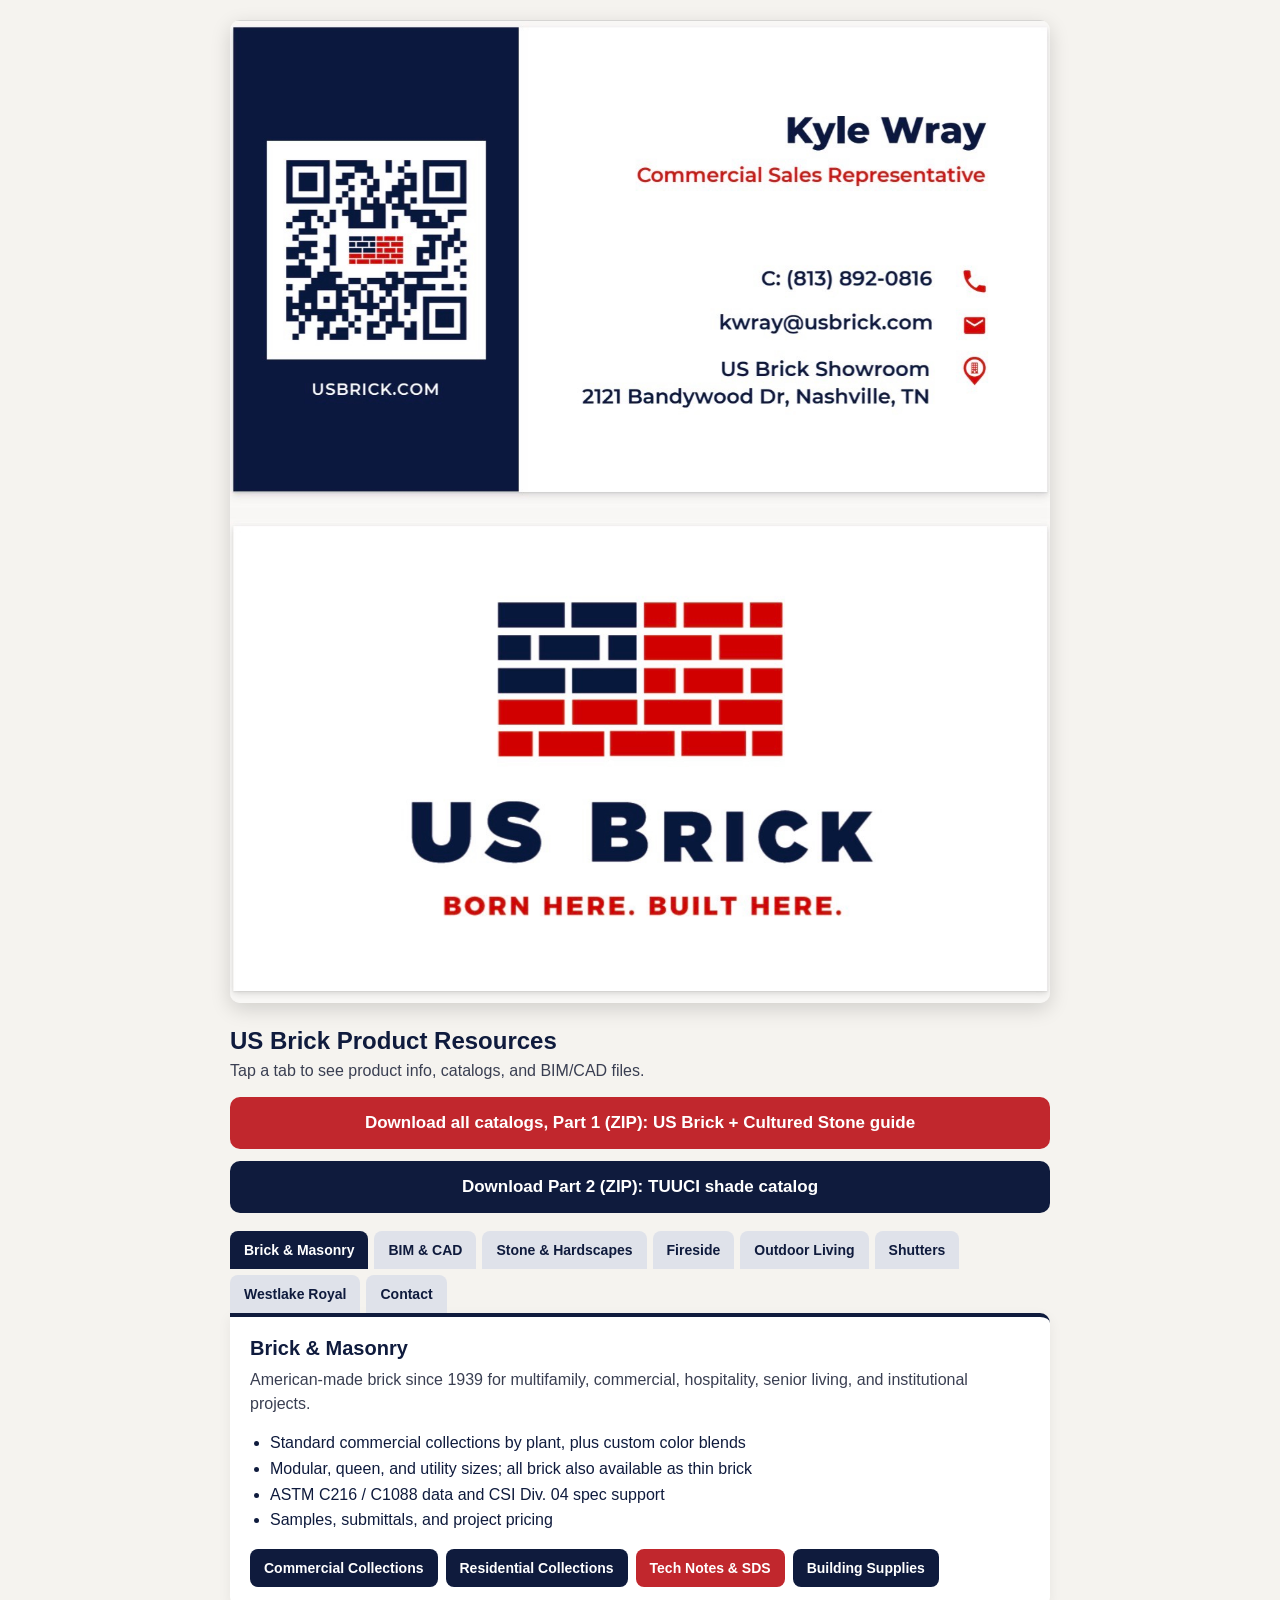
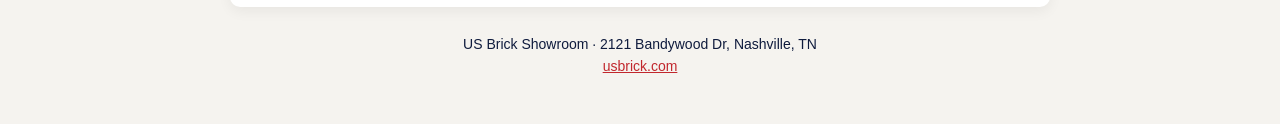
==== index.html @ 2cfc84df "US Brick resource hub" ====
<!DOCTYPE html><html lang="en"><head><meta charset="utf-8"><meta name="viewport" content="width=device-width,initial-scale=1"><title>US Brick Resources | Kyle Wray</title>
<style>
body{margin:0;font-family:Montserrat,Arial,sans-serif;background:#f5f3ef;color:#0f1b3d}
.w{max-width:820px;margin:0 auto;padding:20px}
.cover{width:100%;border-radius:10px;box-shadow:0 6px 20px rgba(0,0,0,.15);display:block}
h1{font-size:24px;margin:24px 0 4px}p{margin:0 0 14px;color:#3a3f52;line-height:1.5}
.all{display:block;background:#c1272d;color:#fff;text-align:center;padding:16px;border-radius:10px;font-weight:700;font-size:17px;text-decoration:none;margin:14px 0 18px}
.tabs{display:flex;flex-wrap:wrap;gap:6px;margin-bottom:0}
.tabs button{border:0;background:#dfe2ea;color:#0f1b3d;padding:11px 14px;border-radius:8px 8px 0 0;font:600 14px Montserrat,Arial,sans-serif;cursor:pointer}
.tabs button.on{background:#0f1b3d;color:#fff}
.panel{display:none;background:#fff;border-top:4px solid #0f1b3d;border-radius:0 10px 10px 10px;padding:20px;box-shadow:0 4px 14px rgba(0,0,0,.06)}
.panel.on{display:block}
.panel h2{margin:0 0 8px;font-size:20px}
ul{margin:0 0 16px;padding-left:20px;line-height:1.6}
.btns{display:flex;flex-wrap:wrap;gap:8px}
.btns a{background:#0f1b3d;color:#fff;text-decoration:none;padding:11px 14px;border-radius:8px;font-weight:600;font-size:14px}
.btns a.r{background:#c1272d}
footer{margin:26px 0;text-align:center;font-size:14px;line-height:1.6}footer a{color:#c1272d}
</style></head><body><div class="w">
<img class="cover" src="assets/cover.jpg" alt="Kyle Wray, US Brick Commercial Sales Representative">
<h1>US Brick Product Resources</h1><p>Tap a tab to see product info, catalogs, and BIM/CAD files.</p>
<a class="all" href="assets/US-Brick-Catalogs-Part-1.zip" download>Download all catalogs, Part 1 (ZIP): US Brick + Cultured Stone guide</a><a class="all" style="background:#0f1b3d;margin-top:-6px" href="assets/US-Brick-Catalogs-Part-2-TUUCI.zip" download>Download Part 2 (ZIP): TUUCI shade catalog</a>
<div class="tabs" role="tablist">
<button class="on" data-t="brick">Brick &amp; Masonry</button><button data-t="bim">BIM &amp; CAD</button><button data-t="stone">Stone &amp; Hardscapes</button><button data-t="fire">Fireside</button><button data-t="out">Outdoor Living</button><button data-t="shut">Shutters</button><button data-t="wr">Westlake Royal</button><button data-t="contact">Contact</button>
</div>
<section class="panel on" id="brick"><h2>Brick &amp; Masonry</h2><p>American-made brick since 1939 for multifamily, commercial, hospitality, senior living, and institutional projects.</p>
<ul><li>Standard commercial collections by plant, plus custom color blends</li><li>Modular, queen, and utility sizes; all brick also available as thin brick</li><li>ASTM C216 / C1088 data and CSI Div. 04 spec support</li><li>Samples, submittals, and project pricing</li></ul>
<div class="btns"><a href="https://usbrick.com/commercial-brick/" target="_blank">Commercial Collections</a><a href="https://usbrick.com/residential-brick/" target="_blank">Residential Collections</a><a class="r" href="https://usbrick.com/wp-content/uploads/2024/10/TechNotesSafetyData.pdf" target="_blank">Tech Notes &amp; SDS</a><a href="assets/catalogs/building-supplies-overview.pdf" target="_blank">Building Supplies</a></div></section>
<section class="panel" id="bim"><h2>BIM &amp; CAD Material Tool</h2><p>Free tool for architects: mix brick colors and bonds, then export files for plans, renderings, and construction drawings.</p>
<ul><li>Revit (.RVT), AutoCAD hatches (.PAT), SketchUp (.SKP)</li><li>High-res seamless textures and layered PBR maps</li><li>Running, herringbone, stack, and other custom bonds</li></ul>
<div class="btns"><a class="r" href="https://usbrick.com/material-tool/" target="_blank">Open the BIM &amp; CAD Tool</a></div></section>
<section class="panel" id="stone"><h2>Stone &amp; Hardscapes</h2><p>Natural and manufactured stone, Keystone pavers, and hardscape products for single-source facade and site packages.</p>
<ul><li>Natural and manufactured stone veneer</li><li>Keystone pavers, walls, and hardscapes</li><li>Masonry accessories and building supplies</li></ul>
<div class="btns"><a href="assets/catalogs/stone-products-overview.pdf" target="_blank">Stone Products</a><a href="assets/catalogs/pavers-hardscapes-overview.pdf" target="_blank">Pavers &amp; Hardscapes</a></div></section>
<section class="panel" id="fire"><h2>Fireside: Isokern by Earthcore</h2><p>Masonry fireplace and chimney systems for indoor and outdoor amenity spaces.</p>
<ul><li>Standard, Magnum, and Maximus fireplace systems</li><li>Chimney components and venting</li><li>Specs and firebrick counts</li></ul>
<div class="btns"><a href="assets/catalogs/earthcore-isokern-catalog-2024.pdf" target="_blank">Isokern Catalog (2024)</a></div></section>
<section class="panel" id="out"><h2>Outdoor Living</h2><p>Commercial-grade furniture and shade for pool decks, courtyards, and amenity areas.</p>
<ul><li>Barlow Tyrie: teak deep seating, dining, and lounge</li><li>TUUCI: cantilever umbrellas, shade structures, cabanas</li></ul>
<div class="btns"><a href="assets/catalogs/barlow-tyrie-new-products-2026.pdf" target="_blank">Barlow Tyrie (2026)</a><a href="assets/catalogs/tuuci-catalog-2020.pdf" target="_blank">TUUCI Catalog</a></div></section>
<section class="panel" id="shut"><h2>Shutters</h2><p>Beyond Aesthetics shutter line to complete the exterior package.</p>
<ul><li>Composite and wood styles</li><li>Color and hardware options</li><li>Spec-ready product overview</li></ul>
<div class="btns"><a href="assets/catalogs/shutters-brochure.pdf" target="_blank">Shutters Brochure</a></div></section>
<section class="panel" id="wr"><h2>Westlake Royal Building Products</h2><p>Exterior cladding, stone, trim, and roofing brands to pair with brick on the same project.</p>
<ul><li>Stone: Eldorado Stone, Cultured Stone, Dutch Quality Stone</li><li>Siding: Celect Cellular Composite, Crane Board SolidCore, Cedar Renditions, Exterior Portfolio</li><li>Shutters and accents: Atlantic Premium Shutters, Builders Edge</li><li>Roofing: DaVinci Roofscapes, clay, composite, concrete, and steel roof systems</li><li>Specs, CAD details, and BIM content via ARCAT</li></ul>
<div class="btns"><a class="r" href="assets/catalogs/westlake-cultured-stone-product-guide.pdf" target="_blank">Cultured Stone Product Guide</a><a href="https://www.davinciroofscapes.com/wp-content/uploads/2023/05/Residential-Brochure.pdf" target="_blank">DaVinci Roofscapes Brochure</a><a href="https://www.westlakeroyalpros.com/sites/default/files/canto/RS121700_royal_all_in_one_brochure.pdf" target="_blank">Royal Siding &amp; Trim Brochure</a><a href="https://www.westlakeroyalbuildingproducts.com/" target="_blank">Westlake Royal Products</a><a href="https://www.westlakeroyalbuildingproducts.com/gallery" target="_blank">Project Gallery</a><a class="r" href="https://www.arcat.com/company/westlake-royal-roofing-solutions-34302" target="_blank">Roofing BIM/CAD (ARCAT)</a><a href="https://www.westlakeroyalbuildingproducts.com/roofing/westlake-royal-roofing-components/resource-library" target="_blank">Resource Library</a></div></section>
<section class="panel" id="contact"><h2>Contact Kyle Wray</h2><p>Commercial Sales Representative, US Brick. Pricing, samples, spec support, and submittals.</p>
<div class="btns"><a class="r" href="tel:+18138920816">Call (813) 892-0816</a><a href="mailto:kwray@usbrick.com">Email kwray@usbrick.com</a><a href="https://maps.google.com/?q=2121+Bandywood+Dr+Nashville+TN" target="_blank">Showroom Directions</a></div></section>
<footer>US Brick Showroom · 2121 Bandywood Dr, Nashville, TN<br><a href="https://usbrick.com/">usbrick.com</a></footer>
</div>
<script>document.querySelectorAll('.tabs button').forEach(b=>b.onclick=()=>{document.querySelectorAll('.tabs button,.panel').forEach(e=>e.classList.remove('on'));b.classList.add('on');document.getElementById(b.dataset.t).classList.add('on')})</script>
</body></html>
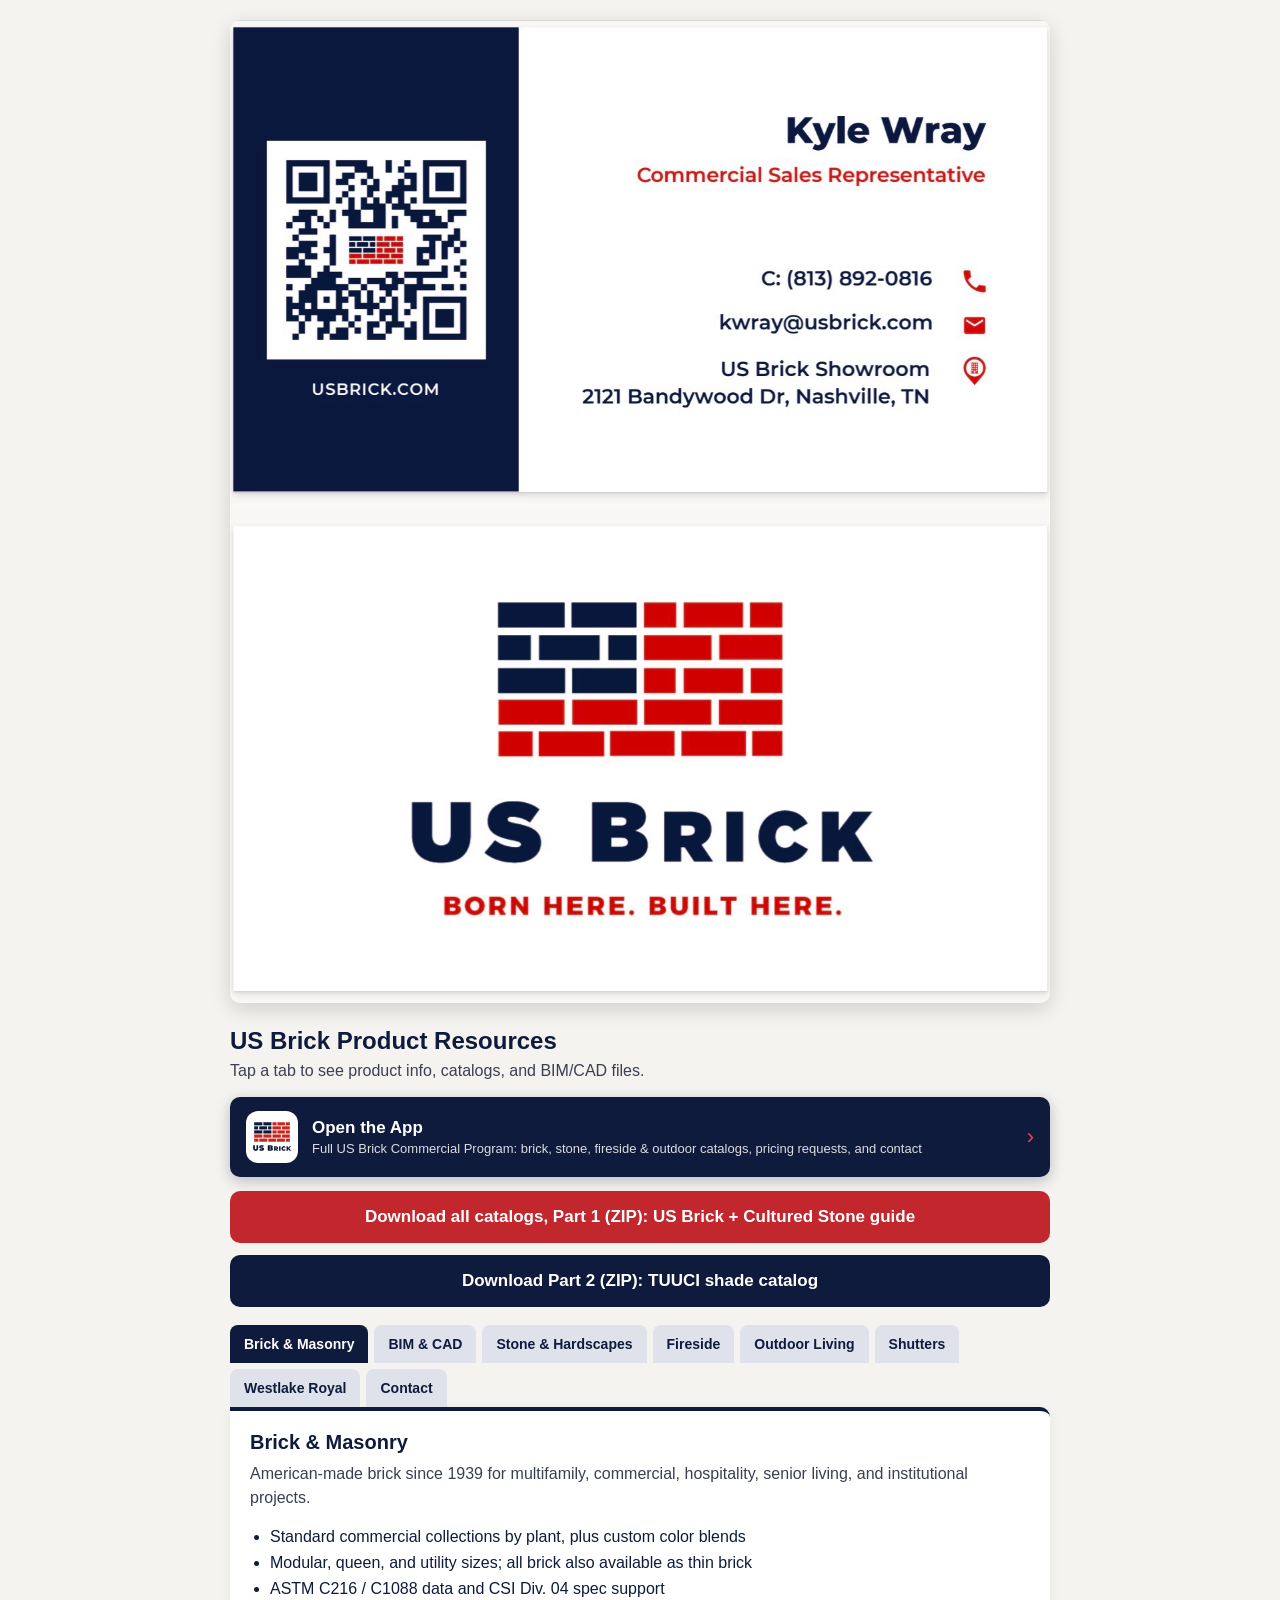
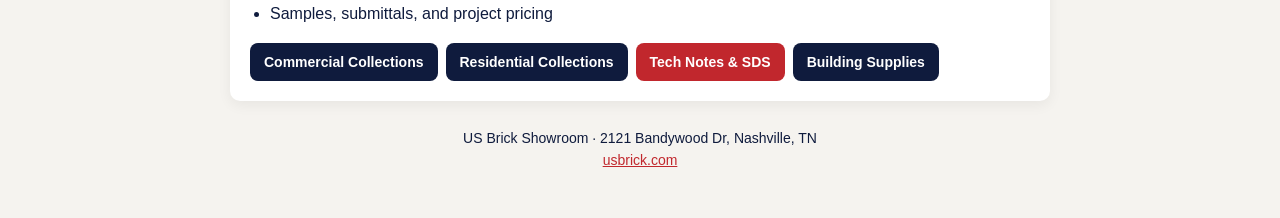
==== commit 0a0f4c7d: "Add Open the App button to hub" ====
--- a/index.html
+++ b/index.html
@@ -16,9 +16,11 @@
 .btns a{background:#0f1b3d;color:#fff;text-decoration:none;padding:11px 14px;border-radius:8px;font-weight:600;font-size:14px}
 .btns a.r{background:#c1272d}
 footer{margin:26px 0;text-align:center;font-size:14px;line-height:1.6}footer a{color:#c1272d}
+.app{display:flex;align-items:center;gap:14px;background:#0f1b3d;color:#fff;text-decoration:none;padding:14px 16px;border-radius:10px;margin:14px 0 6px;box-shadow:0 4px 14px rgba(15,27,61,.25)}.app img{width:52px;height:52px;border-radius:12px;background:#fff;flex:none}.app b{display:block;font-size:17px}.app span{display:block;font-size:13px;opacity:.85;margin-top:2px;line-height:1.35}.app i{margin-left:auto;font-style:normal;font-size:22px;color:#e04a4f}
 </style></head><body><div class="w">
 <img class="cover" src="assets/cover.jpg" alt="Kyle Wray, US Brick Commercial Sales Representative">
 <h1>US Brick Product Resources</h1><p>Tap a tab to see product info, catalogs, and BIM/CAD files.</p>
+<a class="app" href="app/"><img src="app/assets/brand/apple-touch-icon.png" alt=""><div><b>Open the App</b><span>Full US Brick Commercial Program: brick, stone, fireside &amp; outdoor catalogs, pricing requests, and contact</span></div><i aria-hidden="true">&#8250;</i></a>
 <a class="all" href="assets/US-Brick-Catalogs-Part-1.zip" download>Download all catalogs, Part 1 (ZIP): US Brick + Cultured Stone guide</a><a class="all" style="background:#0f1b3d;margin-top:-6px" href="assets/US-Brick-Catalogs-Part-2-TUUCI.zip" download>Download Part 2 (ZIP): TUUCI shade catalog</a>
 <div class="tabs" role="tablist">
 <button class="on" data-t="brick">Brick &amp; Masonry</button><button data-t="bim">BIM &amp; CAD</button><button data-t="stone">Stone &amp; Hardscapes</button><button data-t="fire">Fireside</button><button data-t="out">Outdoor Living</button><button data-t="shut">Shutters</button><button data-t="wr">Westlake Royal</button><button data-t="contact">Contact</button>
